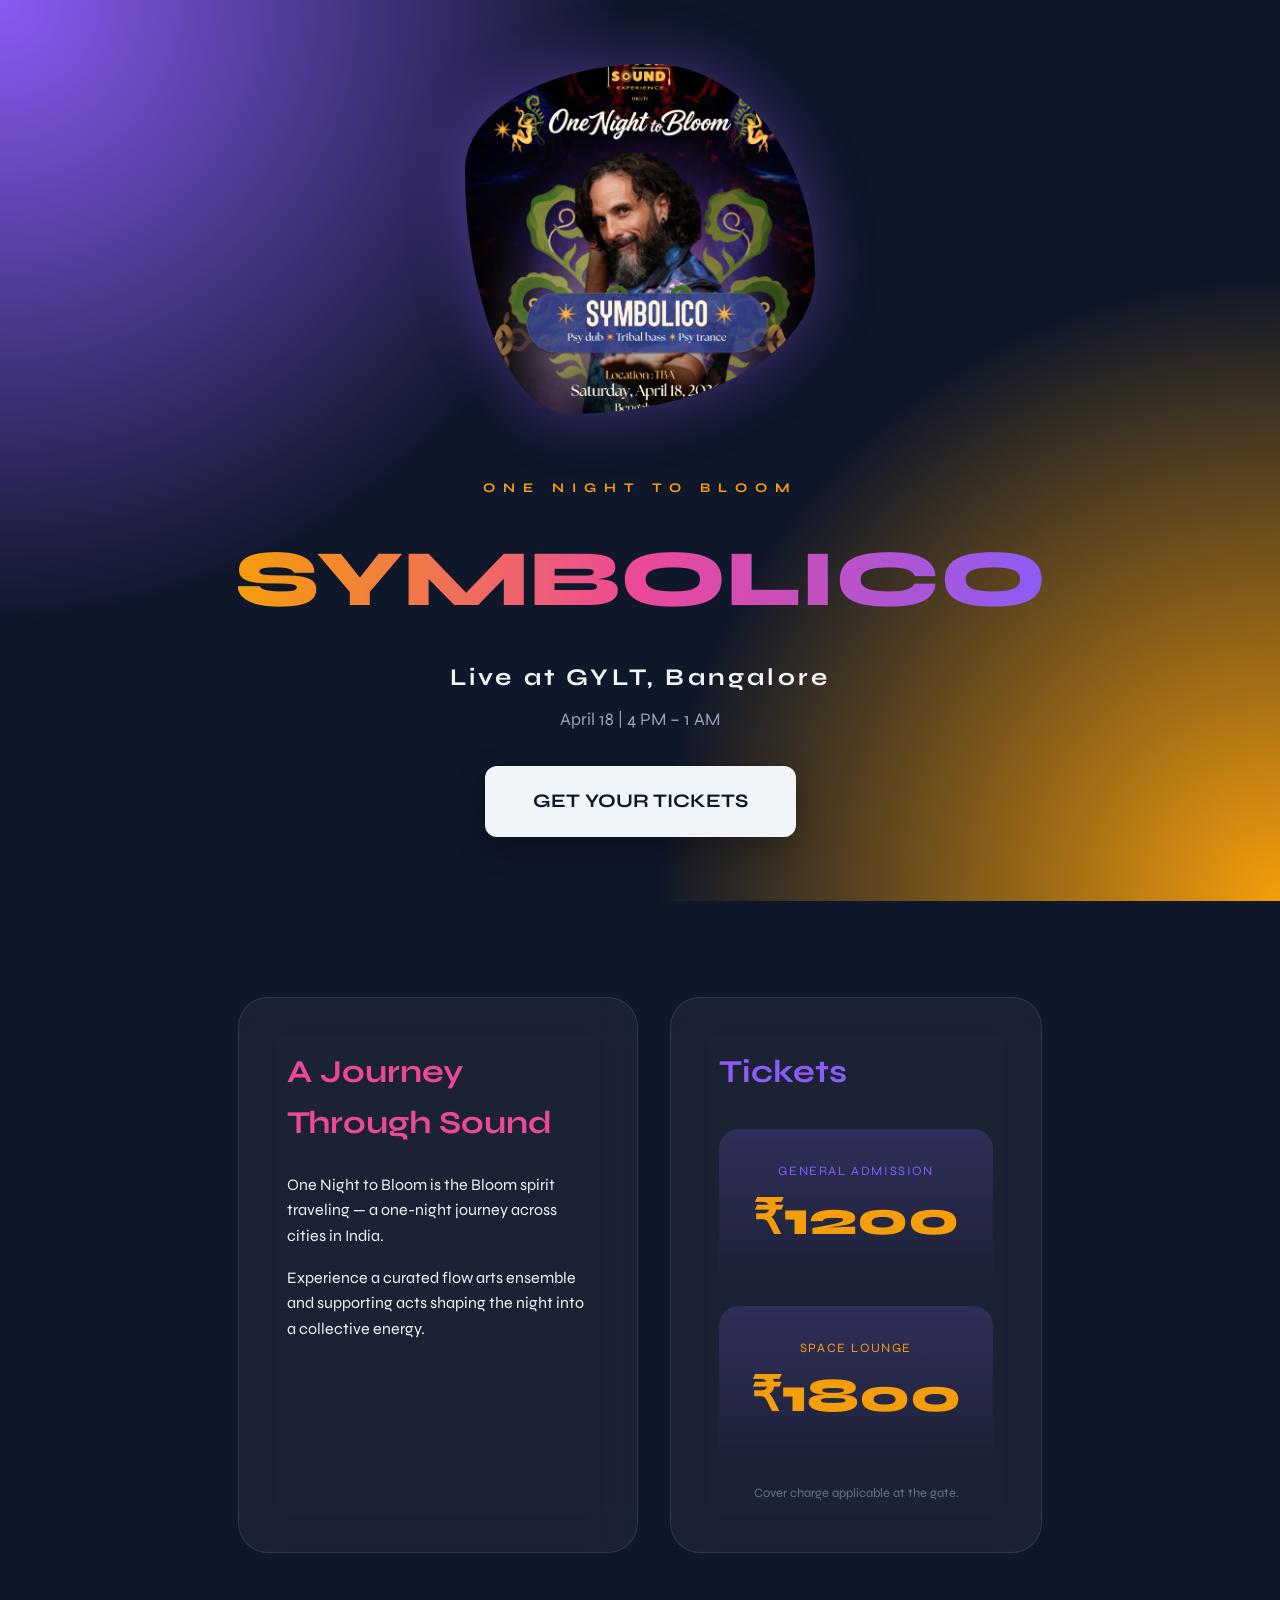
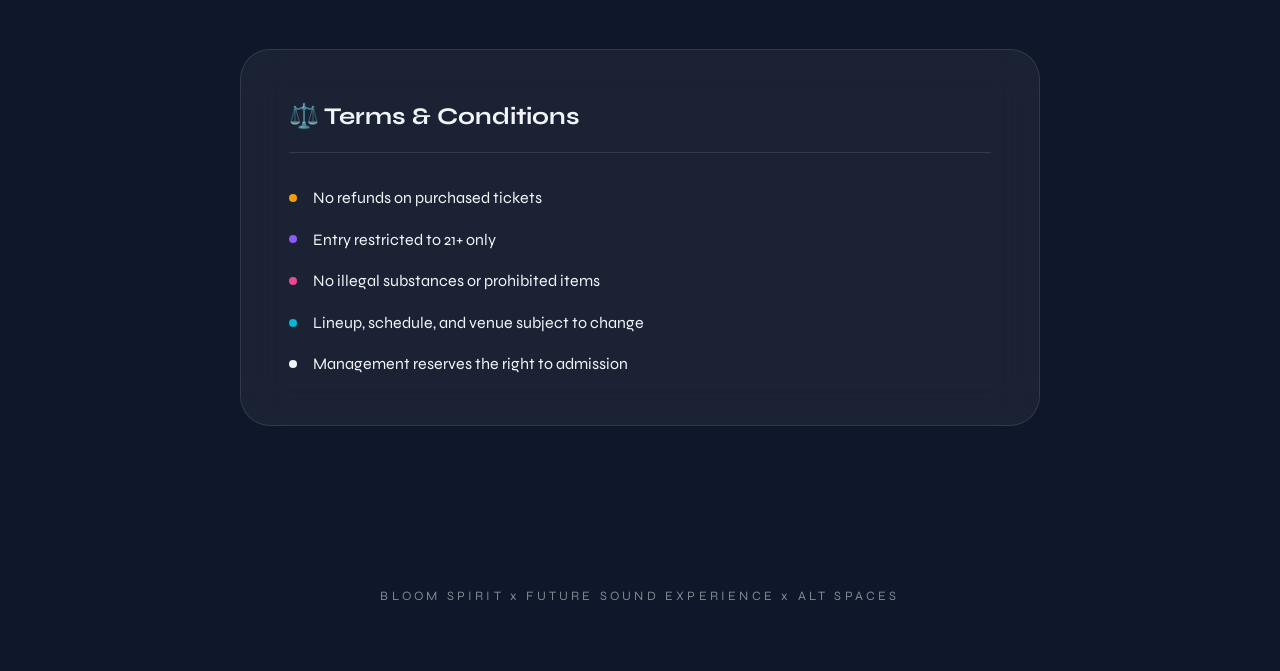
==== design-3.html @ d84c6a1a "u" ====
<!DOCTYPE html>
<html lang="en">
<head>
    <meta charset="UTF-8">
    <meta name="viewport" content="width=device-width, initial-scale=1.0">
    <title>Symbolico Live | One Night to Bloom</title>
    <link rel="stylesheet" href="index.css">
    <link rel="stylesheet" href="design3.css">
    <link href="https://fonts.googleapis.com/css2?family=Syne:wght@400;700;800&display=swap" rel="stylesheet">
</head>
<body class="design-3">
    <header class="hero-section fade-in">
        <div class="artist-blob">
            <img src="Symbolico_a.avif" alt="Symbolico Artist">
        </div>
        <h5 style="text-transform: uppercase; letter-spacing: 0.5rem; color: #f59e0b; margin-bottom: 1rem;">One Night to Bloom</h5>
        <h1 class="event-title">SYMBOLICO</h1>
        <p style="font-size: 1.5rem; font-weight: 700; letter-spacing: 0.2rem; color: #f1f5f9; text-align: center;">Live at GYLT, Bangalore</p>
        <p style="margin-top: 0.5rem; font-size: 1.1rem; color: #94a3b8;">April 18 | 4 PM – 1 AM</p>
        <a href="#" id="pay-now-3" class="btn cta-button">Get Your Tickets</a>
    </header>

    <main class="content-container">
        <section class="cards-container">
            <div class="glass-card fade-in">
                <h2 style="font-size: 2rem; margin-bottom: 1.5rem; color: #ec4899;">A Journey Through Sound</h2>
                <p>One Night to Bloom is the Bloom spirit traveling — a one-night journey across cities in India.</p>
                <p style="margin-top: 1rem;">Experience a curated flow arts ensemble and supporting acts shaping the night into a collective energy.</p>
            </div>
            <div class="glass-card fade-in" style="animation-delay: 0.2s;">
                <h2 style="font-size: 2rem; margin-bottom: 1.5rem; color: #8b5cf6;">Tickets</h2>
                <div class="price-box">
                    <p style="font-size: 0.8rem; text-transform: uppercase; letter-spacing: 0.1rem; color: #8b5cf6;">General Admission</p>
                    <div class="price-value">₹1200</div>
                </div>
                <div class="price-box" style="margin-top: 1rem; border-color: #f59e0b;">
                    <p style="font-size: 0.8rem; text-transform: uppercase; letter-spacing: 0.1rem; color: #f59e0b;">Space Lounge</p>
                    <div class="price-value">₹1800</div>
                </div>
                <p style="font-size: 0.8rem; color: #64748b; margin-top: 1rem; text-align: center;">Cover charge applicable at the gate.</p>
            </div>
        </section>

        <section class="glass-card fade-in" style="margin: 0 auto 6rem; max-width: 800px; width: 100%;">
            <h2 style="font-size: 1.5rem; margin-bottom: 2rem; color: #f1f5f9; border-bottom: 1px solid rgba(255, 255, 255, 0.1); padding-bottom: 1rem;">⚖️ Terms & Conditions</h2>
            <ul style="list-style: none; display: grid; gap: 1rem;">
                <li style="display: flex; align-items: center; gap: 1rem;"><div style="width: 8px; height: 8px; background: #f59e0b; border-radius: 50%;"></div> No refunds on purchased tickets</li>
                <li style="display: flex; align-items: center; gap: 1rem;"><div style="width: 8px; height: 8px; background: #8b5cf6; border-radius: 50%;"></div> Entry restricted to 21+ only</li>
                <li style="display: flex; align-items: center; gap: 1rem;"><div style="width: 8px; height: 8px; background: #ec4899; border-radius: 50%;"></div> No illegal substances or prohibited items</li>
                <li style="display: flex; align-items: center; gap: 1rem;"><div style="width: 8px; height: 8px; background: #06b6d4; border-radius: 50%;"></div> Lineup, schedule, and venue subject to change</li>
                <li style="display: flex; align-items: center; gap: 1rem;"><div style="width: 8px; height: 8px; background: #f1f5f9; border-radius: 50%;"></div> Management reserves the right to admission</li>
            </ul>
        </section>
    </main>

    <footer class="footer-text">
        BLOOM SPIRIT x FUTURE SOUND EXPERIENCE x ALT SPACES
    </footer>

    <script>
        // Reveal elements on scroll
        const obs = new IntersectionObserver((ents) => {
            ents.forEach(e => {
                if (e.isIntersecting) {
                    e.target.style.opacity = 1;
                    e.target.style.transform = 'translateY(0)';
                }
            });
        }, { threshold: 0.1 });

        document.querySelectorAll('.fade-in').forEach(el => obs.observe(el));
    </script>
</body>
</html>
---- index.css ----
@import url('https://fonts.googleapis.com/css2?family=Space+Grotesk:wght@300;400;700&family=Outfit:wght@300;400;700&family=Syne:wght@400;700;800&family=Inter:wght@300;400;600&display=swap');

:root {
    --bg-dark: #0a0a0a;
    --bg-light: #f9f9fb;
    --primary-purple: #8b5cf6;
    --primary-indigo: #4f46e5;
    --accent-cyan: #06b6d4;
    --accent-orange: #f59e0b;
    --text-main: #e5e7eb;
    --text-muted: #9ca3af;
    --spacing-unit: 1rem;
    --container-width: 1200px;
    --transition-smooth: all 0.4s cubic-bezier(0.4, 0, 0.2, 1);
}

* {
    margin: 0;
    padding: 0;
    box-sizing: border-box;
}

body {
    font-family: 'Inter', sans-serif;
    line-height: 1.6;
    color: var(--text-main);
    background-color: var(--bg-dark);
    -webkit-font-smoothing: antialiased;
}

h1, h2, h3 {
    font-weight: 700;
}

a {
    text-decoration: none;
    color: inherit;
    transition: var(--transition-smooth);
}

button, .btn {
    cursor: pointer;
    border: none;
    outline: none;
    display: inline-block;
    transition: var(--transition-smooth);
}

.img-container {
    overflow: hidden;
}

.img-container img {
    width: 100%;
    height: 100%;
    object-fit: cover;
}

.content-container {
    width: 100%;
    max-width: var(--container-width);
    margin: 0 auto;
    padding: 0 var(--spacing-unit);
}

/* Animations */
@keyframes fadeIn {
    from { opacity: 0; transform: translateY(20px); }
    to { opacity: 1; transform: translateY(0); }
}

.fade-in {
    animation: fadeIn 0.8s ease forwards;
}
---- design3.css ----
body.design-3 {
    background-color: #0f172a;
    color: #f1f5f9;
    font-family: 'Syne', sans-serif;
    overflow-x: hidden;
}

.design-3 .hero-section {
    position: relative;
    min-height: 100vh;
    display: flex;
    flex-direction: column;
    justify-content: center;
    align-items: center;
    padding: 4rem 2rem;
    background: radial-gradient(circle at 0% 0%, #8b5cf6 0%, transparent 40%),
                radial-gradient(circle at 100% 100%, #f59e0b 0%, transparent 40%);
}

.design-3 .artist-blob {
    width: 350px;
    height: 350px;
    border-radius: 53% 47% 70% 30% / 30% 60% 40% 70%;
    overflow: hidden;
    margin-bottom: 4rem;
    box-shadow: 0 0 60px rgba(139, 92, 246, 0.4);
    animation: morph 8s ease-in-out infinite;
}

@keyframes morph {
    0% { border-radius: 53% 47% 70% 30% / 30% 60% 40% 70%; }
    50% { border-radius: 30% 70% 40% 60% / 50% 30% 70% 50%; }
    100% { border-radius: 53% 47% 70% 30% / 30% 60% 40% 70%; }
}

.design-3 .artist-blob img {
    width: 100%;
    height: 100%;
    object-fit: cover;
}

.design-3 .event-title {
    font-size: 5rem;
    font-weight: 800;
    text-align: center;
    background: linear-gradient(90deg, #f59e0b, #ec4899, #8b5cf6);
    -webkit-background-clip: text;
    background-clip: text;
    color: transparent;
    margin-bottom: 1rem;
}

.design-3 .cta-button {
    background: #f1f5f9;
    color: #0f172a;
    padding: 1.25rem 3rem;
    border-radius: 12px;
    font-weight: 700;
    font-size: 1.2rem;
    text-transform: uppercase;
    margin-top: 2rem;
    box-shadow: 0 10px 30px rgba(0, 0, 0, 0.3);
}

.design-3 .cta-button:hover {
    background: #ec4899;
    color: #fff;
    transform: translateY(-3px);
}

.design-3 .cards-container {
    display: flex;
    flex-wrap: wrap;
    gap: 2rem;
    justify-content: center;
    padding: 6rem 2rem;
}

.design-3 .glass-card {
    background: rgba(255, 255, 255, 0.05);
    backdrop-filter: blur(20px);
    border: 1px solid rgba(255, 255, 255, 0.1);
    padding: 3rem;
    border-radius: 30px;
    max-width: 400px;
}

.design-3 .price-box {
    text-align: center;
    padding: 2rem;
    background: linear-gradient(180deg, rgba(139, 92, 246, 0.2) 0%, transparent 100%);
    border-radius: 20px;
    margin-top: 2rem;
}

.design-3 .price-value {
    font-size: 3rem;
    font-weight: 800;
    color: #f59e0b;
}

.design-3 .footer-text {
    padding: 4rem;
    text-align: center;
    opacity: 0.5;
    font-size: 0.8rem;
    letter-spacing: 0.2rem;
}
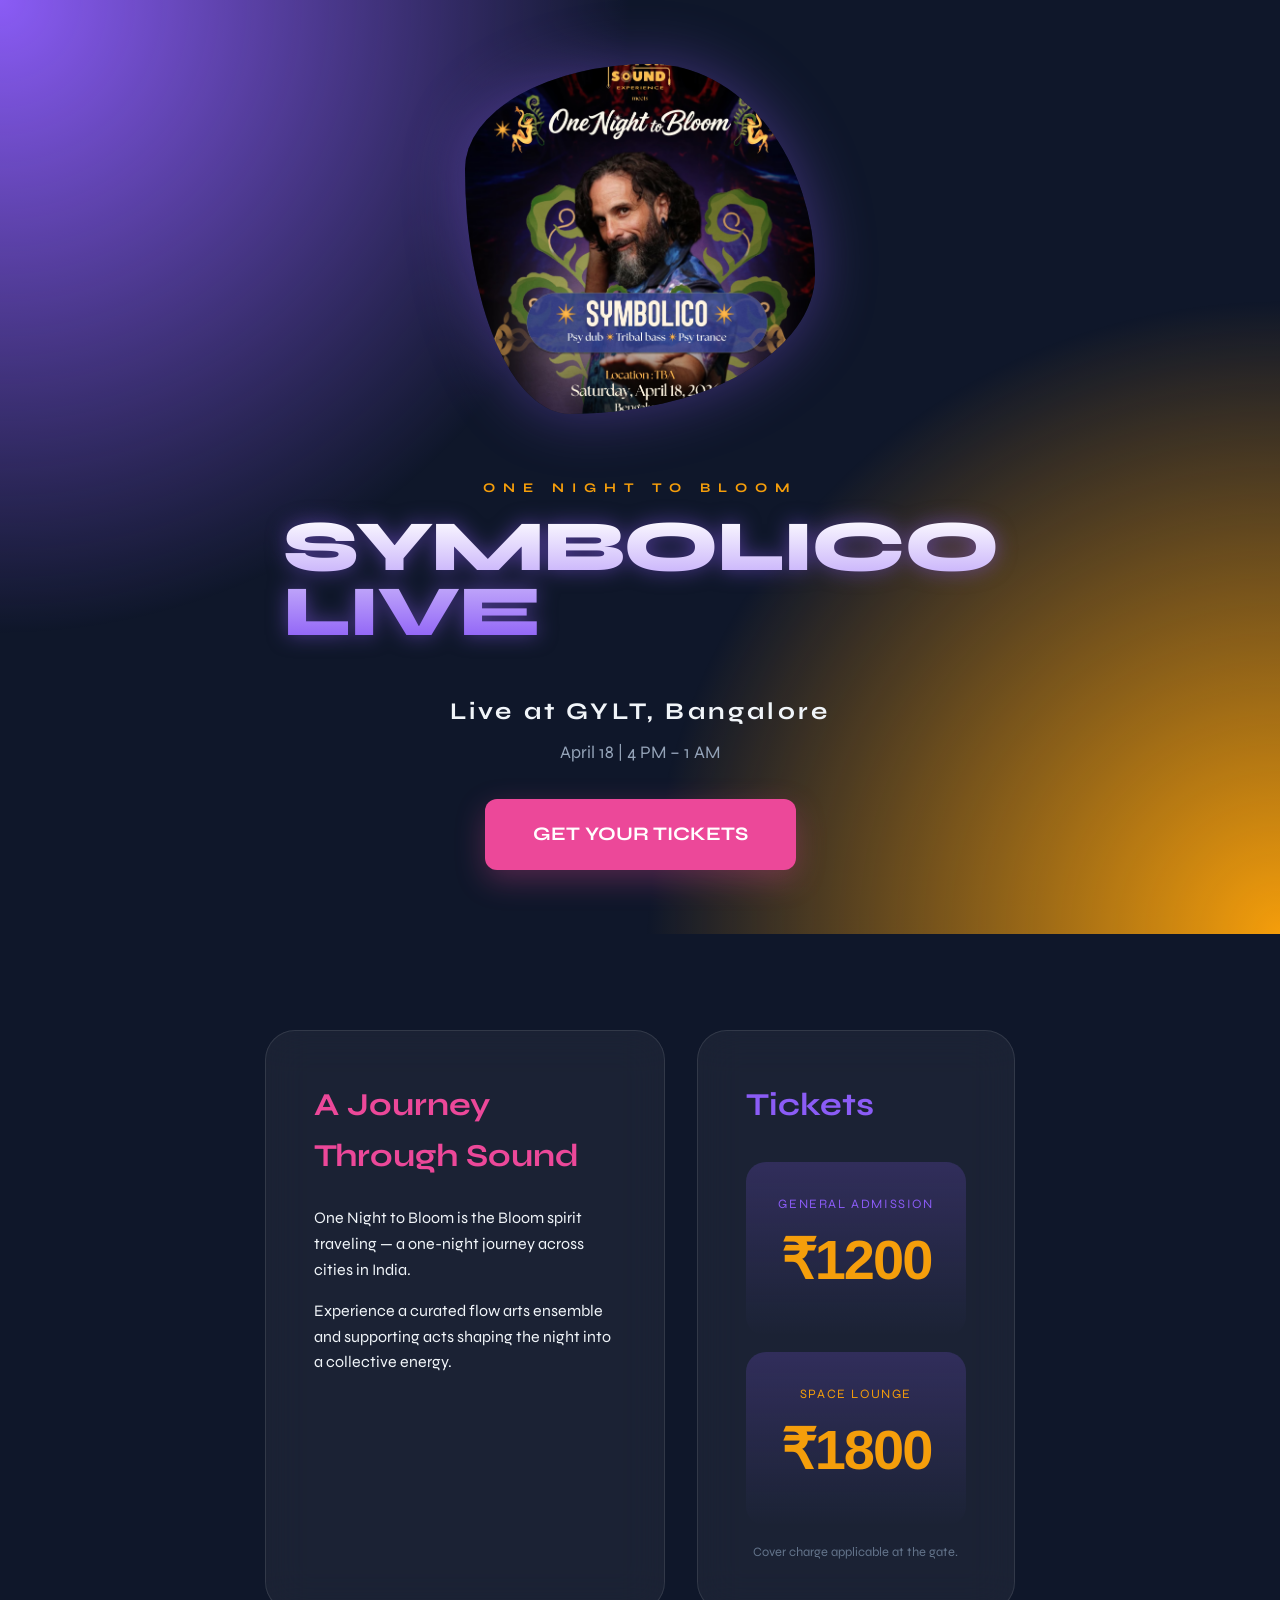
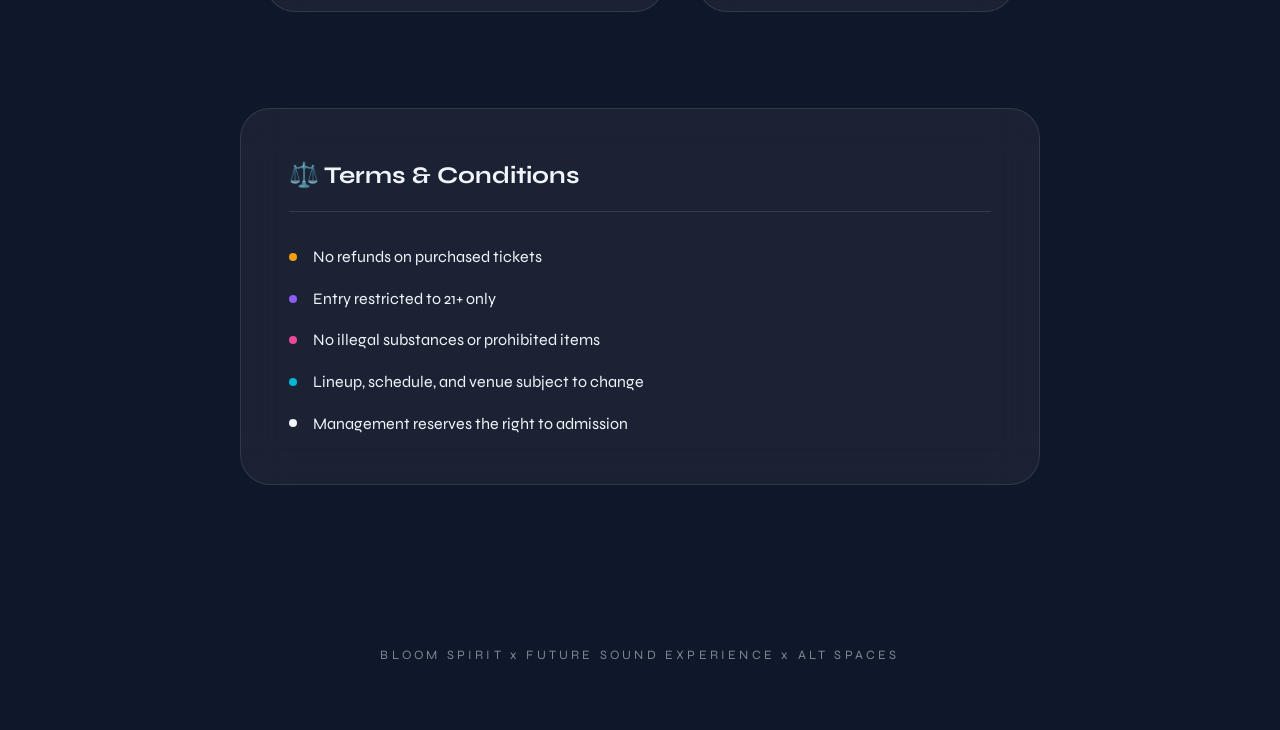
==== commit f9858544: "u" ====
--- a/design-3.html
+++ b/design-3.html
@@ -14,7 +14,7 @@
             <img src="Symbolico_a.avif" alt="Symbolico Artist">
         </div>
         <h5 style="text-transform: uppercase; letter-spacing: 0.5rem; color: #f59e0b; margin-bottom: 1rem;">One Night to Bloom</h5>
-        <h1 class="event-title">SYMBOLICO</h1>
+        <h1 class="event-title">Symbolico <br> Live</h1>
         <p style="font-size: 1.5rem; font-weight: 700; letter-spacing: 0.2rem; color: #f1f5f9; text-align: center;">Live at GYLT, Bangalore</p>
         <p style="margin-top: 0.5rem; font-size: 1.1rem; color: #94a3b8;">April 18 | 4 PM – 1 AM</p>
         <a href="#" id="pay-now-3" class="btn cta-button">Get Your Tickets</a>
--- a/design3.css
+++ b/design3.css
@@ -40,32 +40,36 @@
 }
 
 .design-3 .event-title {
-    font-size: 5rem;
+    font-size: 4.5rem;
     font-weight: 800;
-    text-align: center;
-    background: linear-gradient(90deg, #f59e0b, #ec4899, #8b5cf6);
+    letter-spacing: -2px;
+    text-transform: uppercase;
+    line-height: 0.9;
+    background: linear-gradient(to bottom, #fff, #8b5cf6);
     -webkit-background-clip: text;
     background-clip: text;
     color: transparent;
-    margin-bottom: 1rem;
+    margin-bottom: 3rem;
+    filter: drop-shadow(0 0 10px rgba(139, 92, 246, 0.5));
 }
 
 .design-3 .cta-button {
-    background: #f1f5f9;
-    color: #0f172a;
+    background: #ec4899;
+    color: #fff;
     padding: 1.25rem 3rem;
     border-radius: 12px;
     font-weight: 700;
     font-size: 1.2rem;
     text-transform: uppercase;
     margin-top: 2rem;
-    box-shadow: 0 10px 30px rgba(0, 0, 0, 0.3);
+    box-shadow: 0 10px 30px rgba(236, 72, 153, 0.3);
 }
 
 .design-3 .cta-button:hover {
-    background: #ec4899;
-    color: #fff;
+    background: #f1f5f9;
+    color: #0f172a;
     transform: translateY(-3px);
+    box-shadow: 0 15px 40px rgba(236, 72, 153, 0.5);
 }
 
 .design-3 .cards-container {
@@ -94,9 +98,11 @@
 }
 
 .design-3 .price-value {
-    font-size: 3rem;
+    font-family: 'Space Grotesk', sans-serif;
+    font-size: 3.5rem;
     font-weight: 800;
     color: #f59e0b;
+    letter-spacing: -2px;
 }
 
 .design-3 .footer-text {
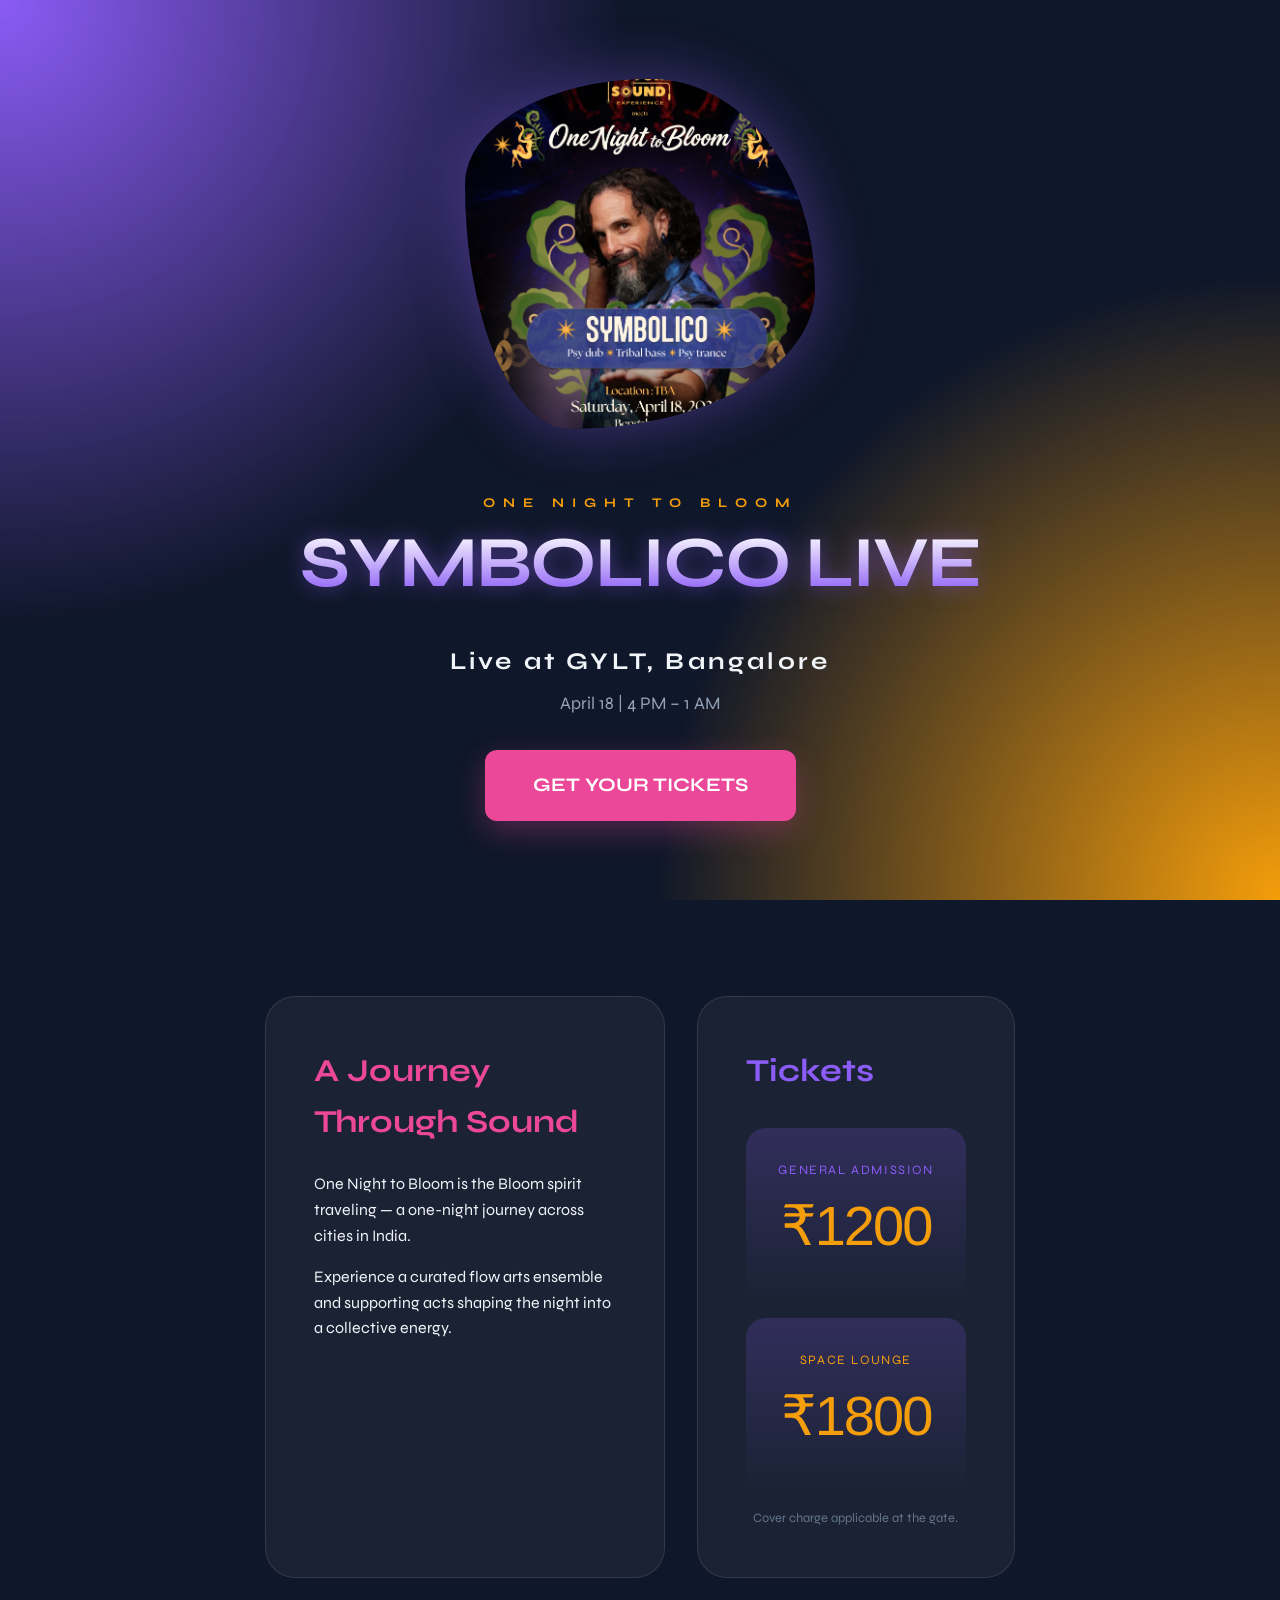
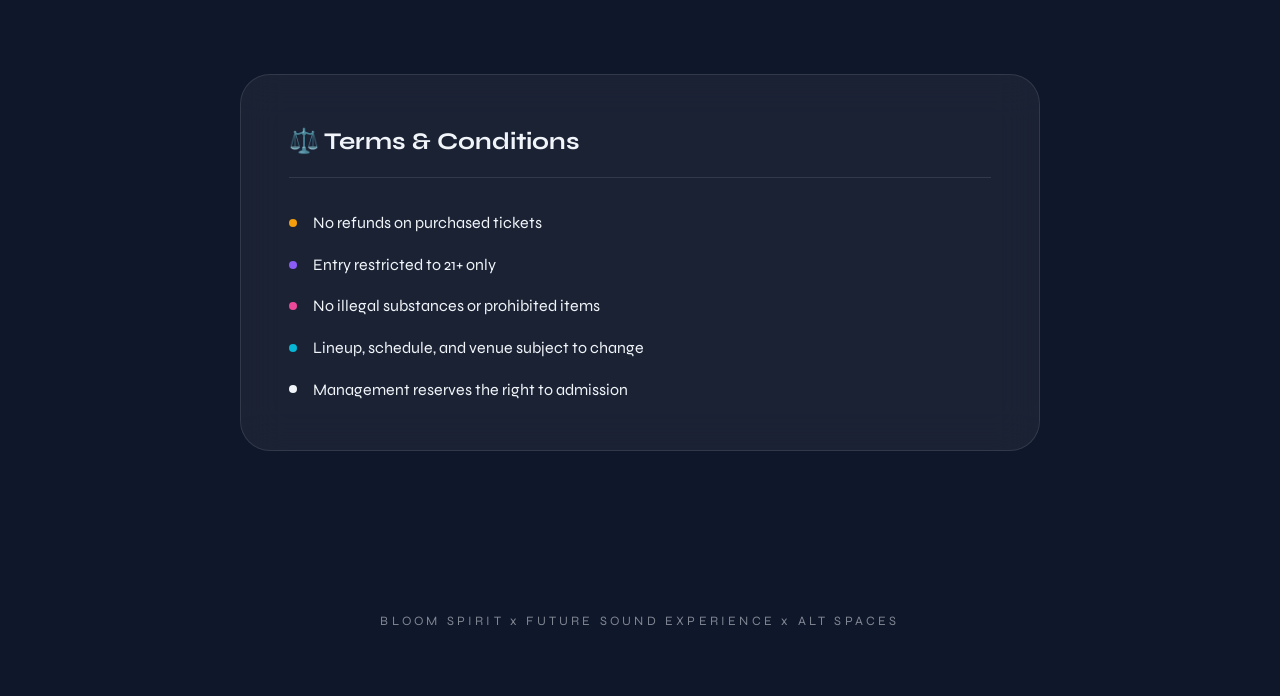
==== commit f47fc6b3: "u" ====
--- a/design-3.html
+++ b/design-3.html
@@ -1,5 +1,6 @@
 <!DOCTYPE html>
 <html lang="en">
+
 <head>
     <meta charset="UTF-8">
     <meta name="viewport" content="width=device-width, initial-scale=1.0">
@@ -8,14 +9,17 @@
     <link rel="stylesheet" href="design3.css">
     <link href="https://fonts.googleapis.com/css2?family=Syne:wght@400;700;800&display=swap" rel="stylesheet">
 </head>
+
 <body class="design-3">
     <header class="hero-section fade-in">
         <div class="artist-blob">
             <img src="Symbolico_a.avif" alt="Symbolico Artist">
         </div>
-        <h5 style="text-transform: uppercase; letter-spacing: 0.5rem; color: #f59e0b; margin-bottom: 1rem;">One Night to Bloom</h5>
-        <h1 class="event-title">Symbolico <br> Live</h1>
-        <p style="font-size: 1.5rem; font-weight: 700; letter-spacing: 0.2rem; color: #f1f5f9; text-align: center;">Live at GYLT, Bangalore</p>
+        <h5 style="text-transform: uppercase; letter-spacing: 0.5rem; color: #f59e0b; margin-bottom: 1rem;">One Night to
+            Bloom</h5>
+        <h1 class="event-title">Symbolico Live</h1>
+        <p style="font-size: 1.5rem; font-weight: 700; letter-spacing: 0.2rem; color: #f1f5f9; text-align: center;">Live
+            at GYLT, Bangalore</p>
         <p style="margin-top: 0.5rem; font-size: 1.1rem; color: #94a3b8;">April 18 | 4 PM – 1 AM</p>
         <a href="#" id="pay-now-3" class="btn cta-button">Get Your Tickets</a>
     </header>
@@ -25,30 +29,51 @@
             <div class="glass-card fade-in">
                 <h2 style="font-size: 2rem; margin-bottom: 1.5rem; color: #ec4899;">A Journey Through Sound</h2>
                 <p>One Night to Bloom is the Bloom spirit traveling — a one-night journey across cities in India.</p>
-                <p style="margin-top: 1rem;">Experience a curated flow arts ensemble and supporting acts shaping the night into a collective energy.</p>
+                <p style="margin-top: 1rem;">Experience a curated flow arts ensemble and supporting acts shaping the
+                    night into a collective energy.</p>
             </div>
             <div class="glass-card fade-in" style="animation-delay: 0.2s;">
                 <h2 style="font-size: 2rem; margin-bottom: 1.5rem; color: #8b5cf6;">Tickets</h2>
                 <div class="price-box">
-                    <p style="font-size: 0.8rem; text-transform: uppercase; letter-spacing: 0.1rem; color: #8b5cf6;">General Admission</p>
+                    <p style="font-size: 0.8rem; text-transform: uppercase; letter-spacing: 0.1rem; color: #8b5cf6;">
+                        General Admission</p>
                     <div class="price-value">₹1200</div>
                 </div>
                 <div class="price-box" style="margin-top: 1rem; border-color: #f59e0b;">
-                    <p style="font-size: 0.8rem; text-transform: uppercase; letter-spacing: 0.1rem; color: #f59e0b;">Space Lounge</p>
+                    <p style="font-size: 0.8rem; text-transform: uppercase; letter-spacing: 0.1rem; color: #f59e0b;">
+                        Space Lounge</p>
                     <div class="price-value">₹1800</div>
                 </div>
-                <p style="font-size: 0.8rem; color: #64748b; margin-top: 1rem; text-align: center;">Cover charge applicable at the gate.</p>
+                <p style="font-size: 0.8rem; color: #64748b; margin-top: 1rem; text-align: center;">Cover charge
+                    applicable at the gate.</p>
             </div>
         </section>
 
         <section class="glass-card fade-in" style="margin: 0 auto 6rem; max-width: 800px; width: 100%;">
-            <h2 style="font-size: 1.5rem; margin-bottom: 2rem; color: #f1f5f9; border-bottom: 1px solid rgba(255, 255, 255, 0.1); padding-bottom: 1rem;">⚖️ Terms & Conditions</h2>
+            <h2
+                style="font-size: 1.5rem; margin-bottom: 2rem; color: #f1f5f9; border-bottom: 1px solid rgba(255, 255, 255, 0.1); padding-bottom: 1rem;">
+                ⚖️ Terms & Conditions</h2>
             <ul style="list-style: none; display: grid; gap: 1rem;">
-                <li style="display: flex; align-items: center; gap: 1rem;"><div style="width: 8px; height: 8px; background: #f59e0b; border-radius: 50%;"></div> No refunds on purchased tickets</li>
-                <li style="display: flex; align-items: center; gap: 1rem;"><div style="width: 8px; height: 8px; background: #8b5cf6; border-radius: 50%;"></div> Entry restricted to 21+ only</li>
-                <li style="display: flex; align-items: center; gap: 1rem;"><div style="width: 8px; height: 8px; background: #ec4899; border-radius: 50%;"></div> No illegal substances or prohibited items</li>
-                <li style="display: flex; align-items: center; gap: 1rem;"><div style="width: 8px; height: 8px; background: #06b6d4; border-radius: 50%;"></div> Lineup, schedule, and venue subject to change</li>
-                <li style="display: flex; align-items: center; gap: 1rem;"><div style="width: 8px; height: 8px; background: #f1f5f9; border-radius: 50%;"></div> Management reserves the right to admission</li>
+                <li style="display: flex; align-items: center; gap: 1rem;">
+                    <div style="width: 8px; height: 8px; background: #f59e0b; border-radius: 50%;"></div> No refunds on
+                    purchased tickets
+                </li>
+                <li style="display: flex; align-items: center; gap: 1rem;">
+                    <div style="width: 8px; height: 8px; background: #8b5cf6; border-radius: 50%;"></div> Entry
+                    restricted to 21+ only
+                </li>
+                <li style="display: flex; align-items: center; gap: 1rem;">
+                    <div style="width: 8px; height: 8px; background: #ec4899; border-radius: 50%;"></div> No illegal
+                    substances or prohibited items
+                </li>
+                <li style="display: flex; align-items: center; gap: 1rem;">
+                    <div style="width: 8px; height: 8px; background: #06b6d4; border-radius: 50%;"></div> Lineup,
+                    schedule, and venue subject to change
+                </li>
+                <li style="display: flex; align-items: center; gap: 1rem;">
+                    <div style="width: 8px; height: 8px; background: #f1f5f9; border-radius: 50%;"></div> Management
+                    reserves the right to admission
+                </li>
             </ul>
         </section>
     </main>
@@ -71,4 +96,5 @@
         document.querySelectorAll('.fade-in').forEach(el => obs.observe(el));
     </script>
 </body>
-</html>
+
+</html>
--- a/design3.css
+++ b/design3.css
@@ -14,7 +14,7 @@
     align-items: center;
     padding: 4rem 2rem;
     background: radial-gradient(circle at 0% 0%, #8b5cf6 0%, transparent 40%),
-                radial-gradient(circle at 100% 100%, #f59e0b 0%, transparent 40%);
+        radial-gradient(circle at 100% 100%, #f59e0b 0%, transparent 40%);
 }
 
 .design-3 .artist-blob {
@@ -28,9 +28,17 @@
 }
 
 @keyframes morph {
-    0% { border-radius: 53% 47% 70% 30% / 30% 60% 40% 70%; }
-    50% { border-radius: 30% 70% 40% 60% / 50% 30% 70% 50%; }
-    100% { border-radius: 53% 47% 70% 30% / 30% 60% 40% 70%; }
+    0% {
+        border-radius: 53% 47% 70% 30% / 30% 60% 40% 70%;
+    }
+
+    50% {
+        border-radius: 30% 70% 40% 60% / 50% 30% 70% 50%;
+    }
+
+    100% {
+        border-radius: 53% 47% 70% 30% / 30% 60% 40% 70%;
+    }
 }
 
 .design-3 .artist-blob img {
@@ -41,7 +49,6 @@
 
 .design-3 .event-title {
     font-size: 4.5rem;
-    font-weight: 800;
     letter-spacing: -2px;
     text-transform: uppercase;
     line-height: 0.9;
@@ -100,7 +107,6 @@
 .design-3 .price-value {
     font-family: 'Space Grotesk', sans-serif;
     font-size: 3.5rem;
-    font-weight: 800;
     color: #f59e0b;
     letter-spacing: -2px;
 }
@@ -111,4 +117,4 @@
     opacity: 0.5;
     font-size: 0.8rem;
     letter-spacing: 0.2rem;
-}
+}
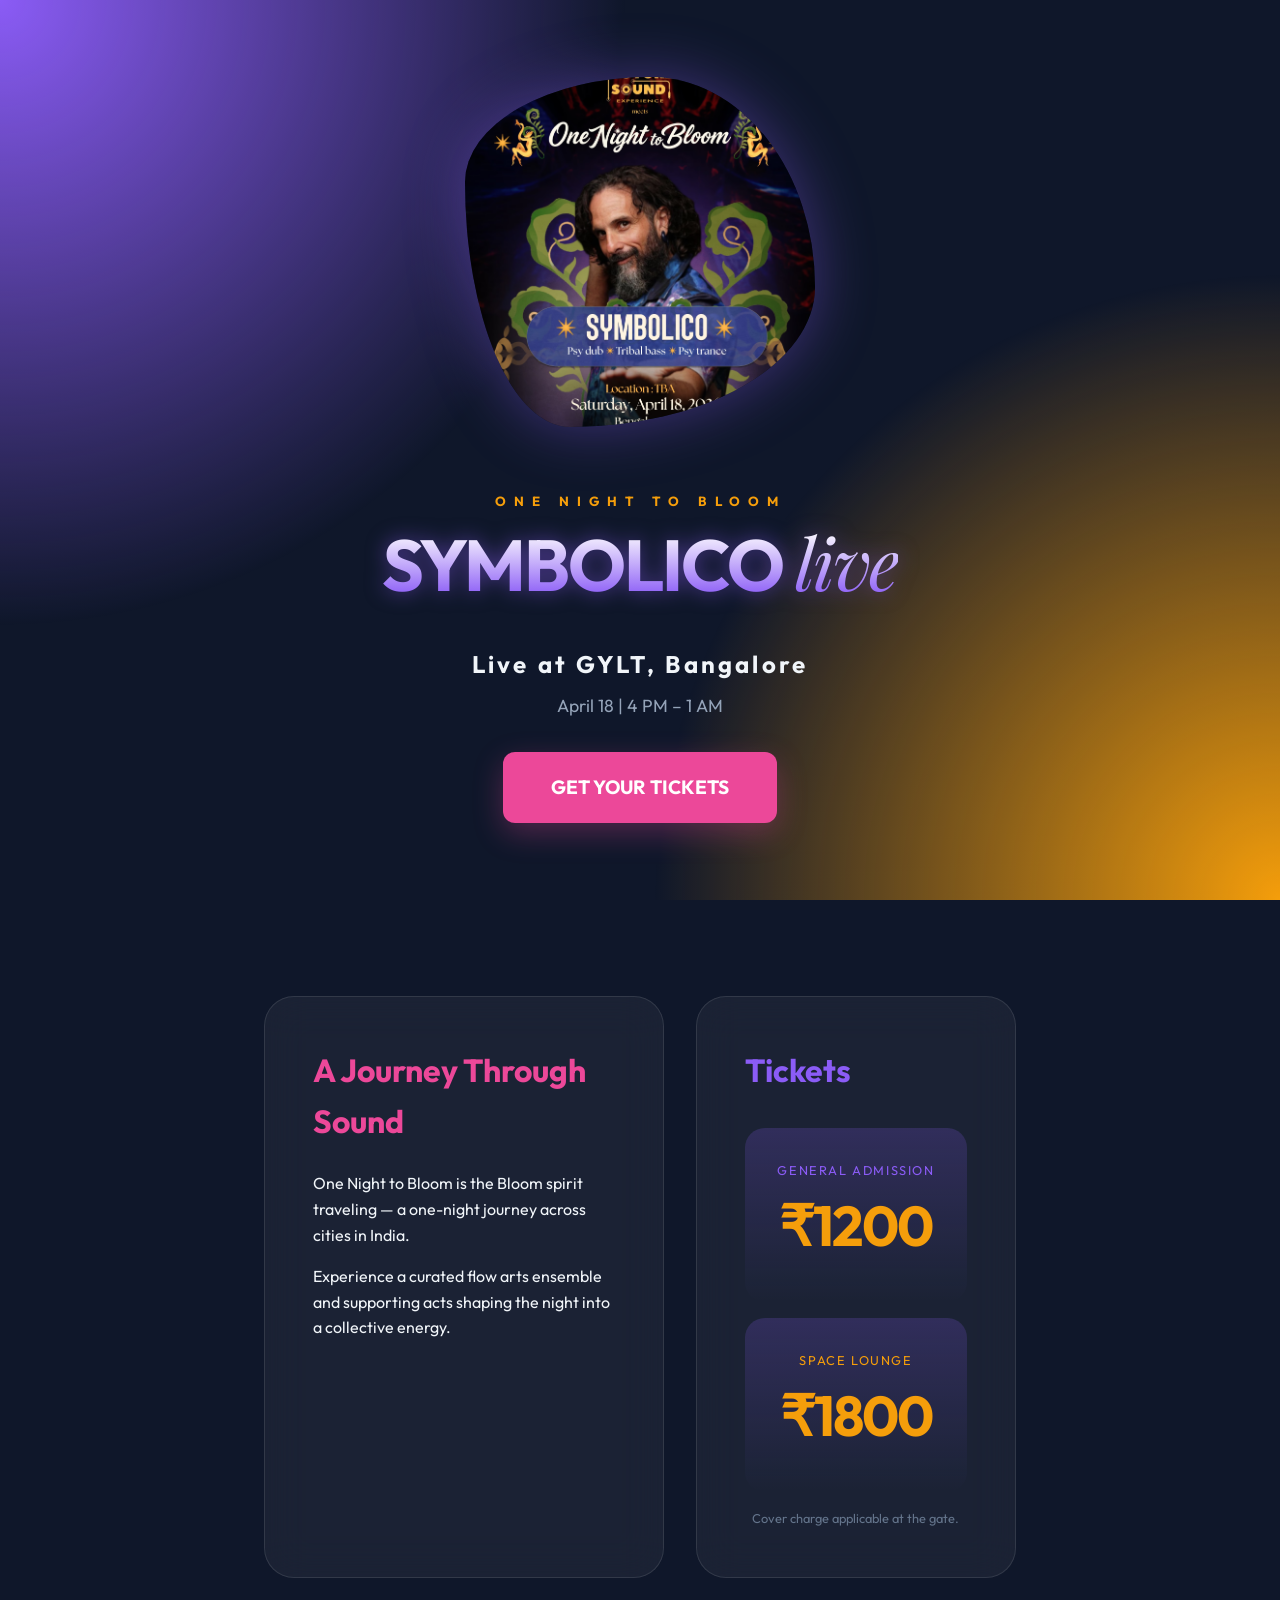
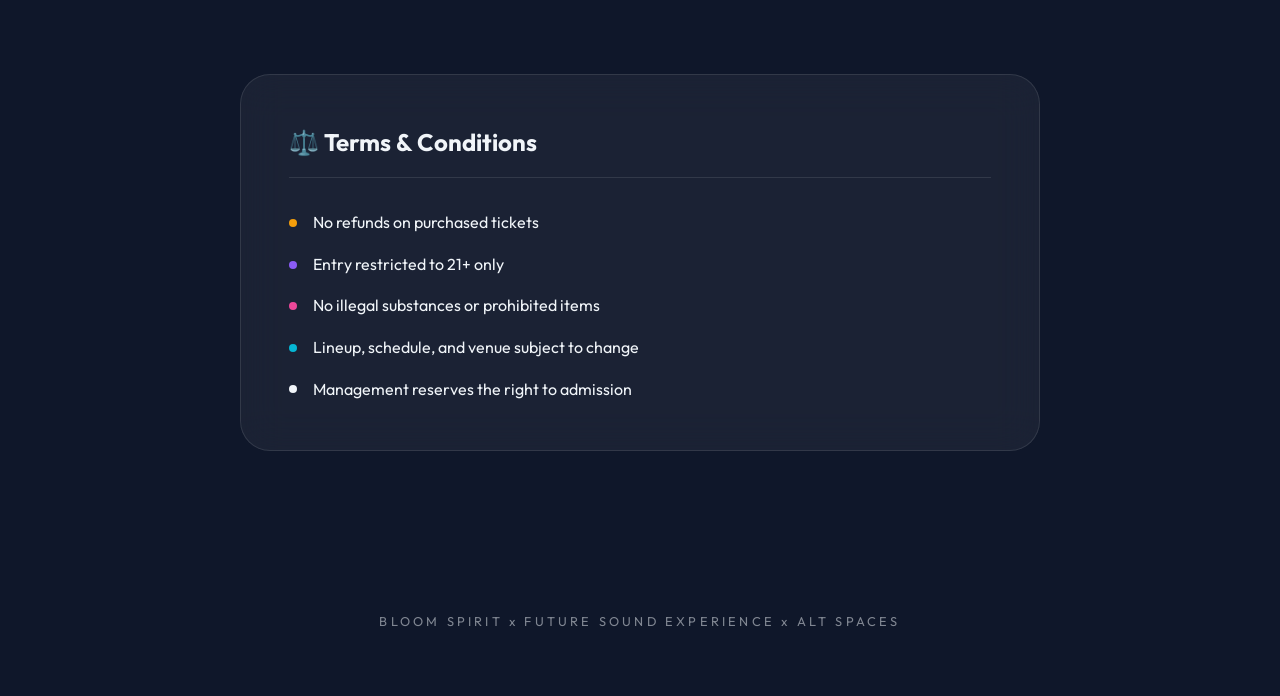
==== commit 89806dd5: "u" ====
--- a/design-3.html
+++ b/design-3.html
@@ -7,7 +7,7 @@
     <title>Symbolico Live | One Night to Bloom</title>
     <link rel="stylesheet" href="index.css">
     <link rel="stylesheet" href="design3.css">
-    <link href="https://fonts.googleapis.com/css2?family=Syne:wght@400;700;800&display=swap" rel="stylesheet">
+    <link href="https://fonts.googleapis.com/css2?family=Outfit:wght@300;400;700&family=Playfair+Display:ital,wght@1,400;1,700&display=swap" rel="stylesheet">
 </head>
 
 <body class="design-3">
@@ -17,7 +17,7 @@
         </div>
         <h5 style="text-transform: uppercase; letter-spacing: 0.5rem; color: #f59e0b; margin-bottom: 1rem;">One Night to
             Bloom</h5>
-        <h1 class="event-title">Symbolico Live</h1>
+        <h1 class="event-title">Symbolico <span>Live</span></h1>
         <p style="font-size: 1.5rem; font-weight: 700; letter-spacing: 0.2rem; color: #f1f5f9; text-align: center;">Live
             at GYLT, Bangalore</p>
         <p style="margin-top: 0.5rem; font-size: 1.1rem; color: #94a3b8;">April 18 | 4 PM – 1 AM</p>
--- a/design3.css
+++ b/design3.css
@@ -1,7 +1,7 @@
 body.design-3 {
     background-color: #0f172a;
     color: #f1f5f9;
-    font-family: 'Syne', sans-serif;
+    font-family: 'Outfit', sans-serif;
     overflow-x: hidden;
 }
 
@@ -48,6 +48,7 @@
 }
 
 .design-3 .event-title {
+    font-family: 'Outfit', sans-serif;
     font-size: 4.5rem;
     letter-spacing: -2px;
     text-transform: uppercase;
@@ -58,6 +59,13 @@
     color: transparent;
     margin-bottom: 3rem;
     filter: drop-shadow(0 0 10px rgba(139, 92, 246, 0.5));
+}
+
+.design-3 .event-title span {
+    font-family: 'Playfair Display', serif;
+    text-transform: lowercase;
+    font-style: italic;
+    font-weight: 400;
 }
 
 .design-3 .cta-button {
@@ -105,8 +113,9 @@
 }
 
 .design-3 .price-value {
-    font-family: 'Space Grotesk', sans-serif;
+    font-family: 'Outfit', sans-serif;
     font-size: 3.5rem;
+    font-weight: 700;
     color: #f59e0b;
     letter-spacing: -2px;
 }
@@ -117,4 +126,63 @@
     opacity: 0.5;
     font-size: 0.8rem;
     letter-spacing: 0.2rem;
+}
+
+/* Mobile Responsiveness */
+@media (max-width: 768px) {
+    .design-3 .hero-section {
+        padding: 3rem 1rem;
+        min-height: auto;
+    }
+
+    .design-3 .artist-blob {
+        width: 260px;
+        height: 260px;
+        margin-bottom: 2.5rem;
+    }
+
+    .design-3 .event-title {
+        font-size: 2.8rem;
+        letter-spacing: -1px;
+        line-height: 1.1;
+        margin-bottom: 2rem;
+        text-align: center;
+    }
+
+    .design-3 .hero-section p {
+        font-size: 1.2rem !important;
+        letter-spacing: 0.1rem !important;
+    }
+
+    .design-3 .hero-section h5 {
+        letter-spacing: 0.2rem !important;
+        font-size: 0.8rem !important;
+    }
+
+    .design-3 .cta-button {
+        padding: 1rem 2rem;
+        font-size: 1rem;
+        width: 100%;
+        max-width: 300px;
+        text-align: center;
+    }
+
+    .design-3 .cards-container {
+        padding: 3rem 1rem;
+        gap: 1.5rem;
+    }
+
+    .design-3 .glass-card {
+        padding: 2rem;
+        border-radius: 20px;
+    }
+
+    .design-3 .price-value {
+        font-size: 2.5rem;
+    }
+    
+    .design-3 .footer-text {
+        padding: 3rem 1rem;
+        font-size: 0.7rem;
+    }
 }
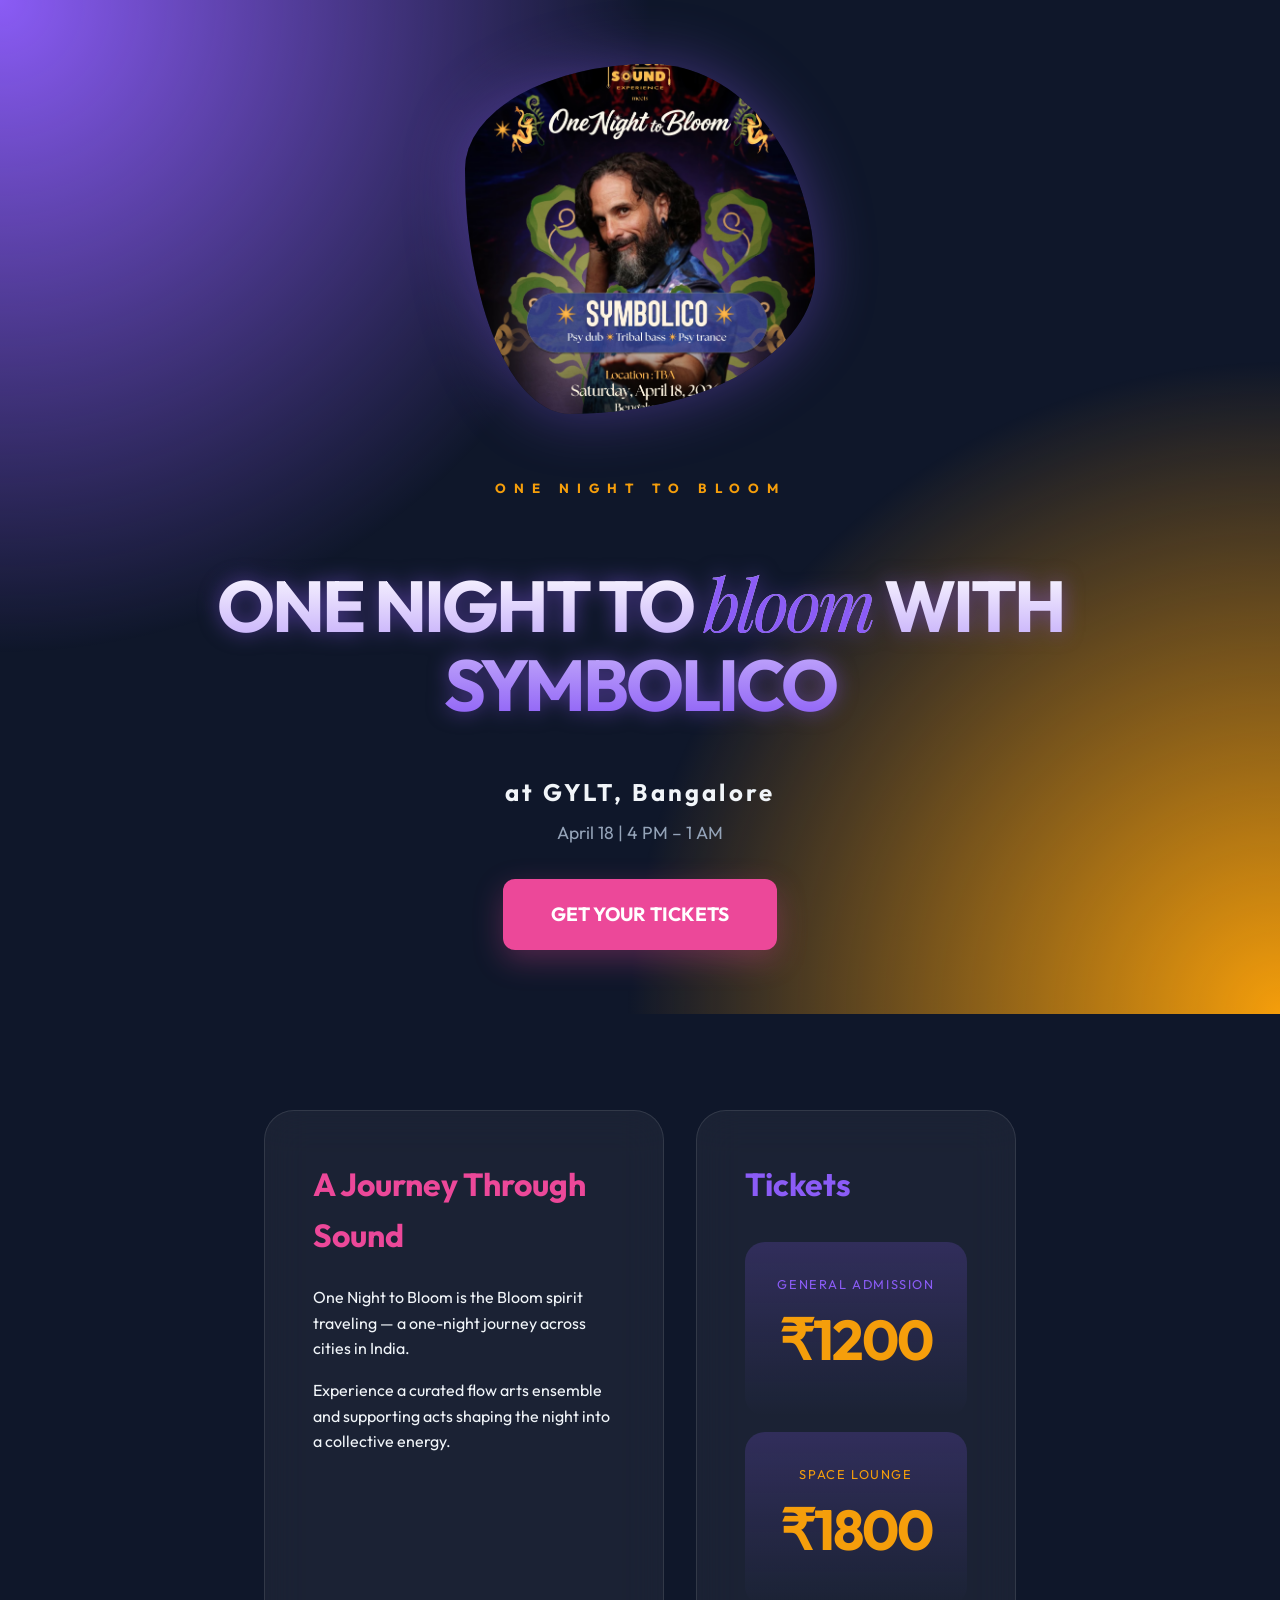
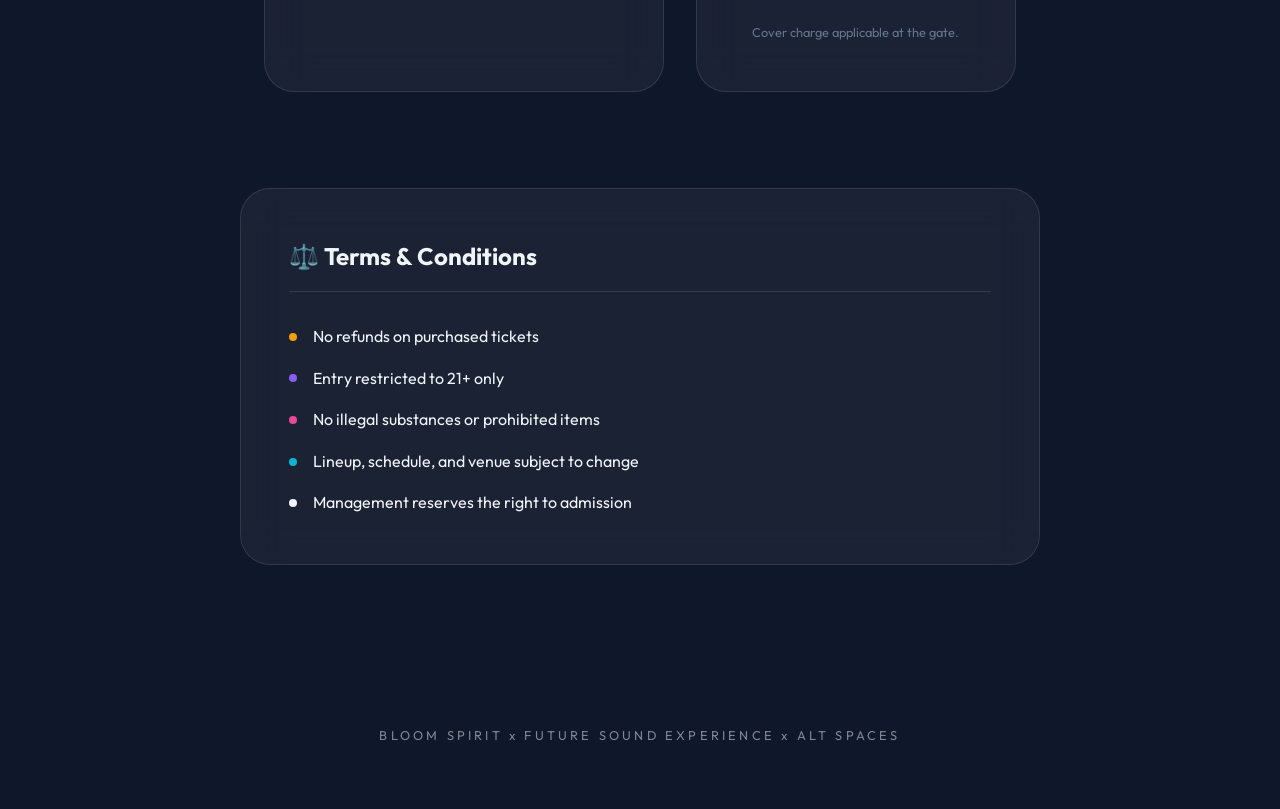
==== commit 8757aaf3: "u" ====
--- a/design-3.html
+++ b/design-3.html
@@ -17,9 +17,8 @@
         </div>
         <h5 style="text-transform: uppercase; letter-spacing: 0.5rem; color: #f59e0b; margin-bottom: 1rem;">One Night to
             Bloom</h5>
-        <h1 class="event-title">Symbolico <span>Live</span></h1>
-        <p style="font-size: 1.5rem; font-weight: 700; letter-spacing: 0.2rem; color: #f1f5f9; text-align: center;">Live
-            at GYLT, Bangalore</p>
+        <h1 class="event-title">One Night to <span>Bloom</span> with <br> Symbolico</h1>
+        <p style="font-size: 1.5rem; font-weight: 700; letter-spacing: 0.2rem; color: #f1f5f9; text-align: center;">at GYLT, Bangalore</p>
         <p style="margin-top: 0.5rem; font-size: 1.1rem; color: #94a3b8;">April 18 | 4 PM – 1 AM</p>
         <a href="#" id="pay-now-3" class="btn cta-button">Get Your Tickets</a>
     </header>
--- a/design3.css
+++ b/design3.css
@@ -50,15 +50,16 @@
 .design-3 .event-title {
     font-family: 'Outfit', sans-serif;
     font-size: 4.5rem;
-    letter-spacing: -2px;
+    letter-spacing: -3px;
     text-transform: uppercase;
-    line-height: 0.9;
+    line-height: 1.1;
     background: linear-gradient(to bottom, #fff, #8b5cf6);
     -webkit-background-clip: text;
     background-clip: text;
     color: transparent;
-    margin-bottom: 3rem;
+    margin: 3rem 0;
     filter: drop-shadow(0 0 10px rgba(139, 92, 246, 0.5));
+    text-align: center;
 }
 
 .design-3 .event-title span {
@@ -66,6 +67,8 @@
     text-transform: lowercase;
     font-style: italic;
     font-weight: 400;
+    background: none;
+    -webkit-text-fill-color: #8b5cf6; /* Added specific color for the span to make it stand out like Design 2 */
 }
 
 .design-3 .cta-button {
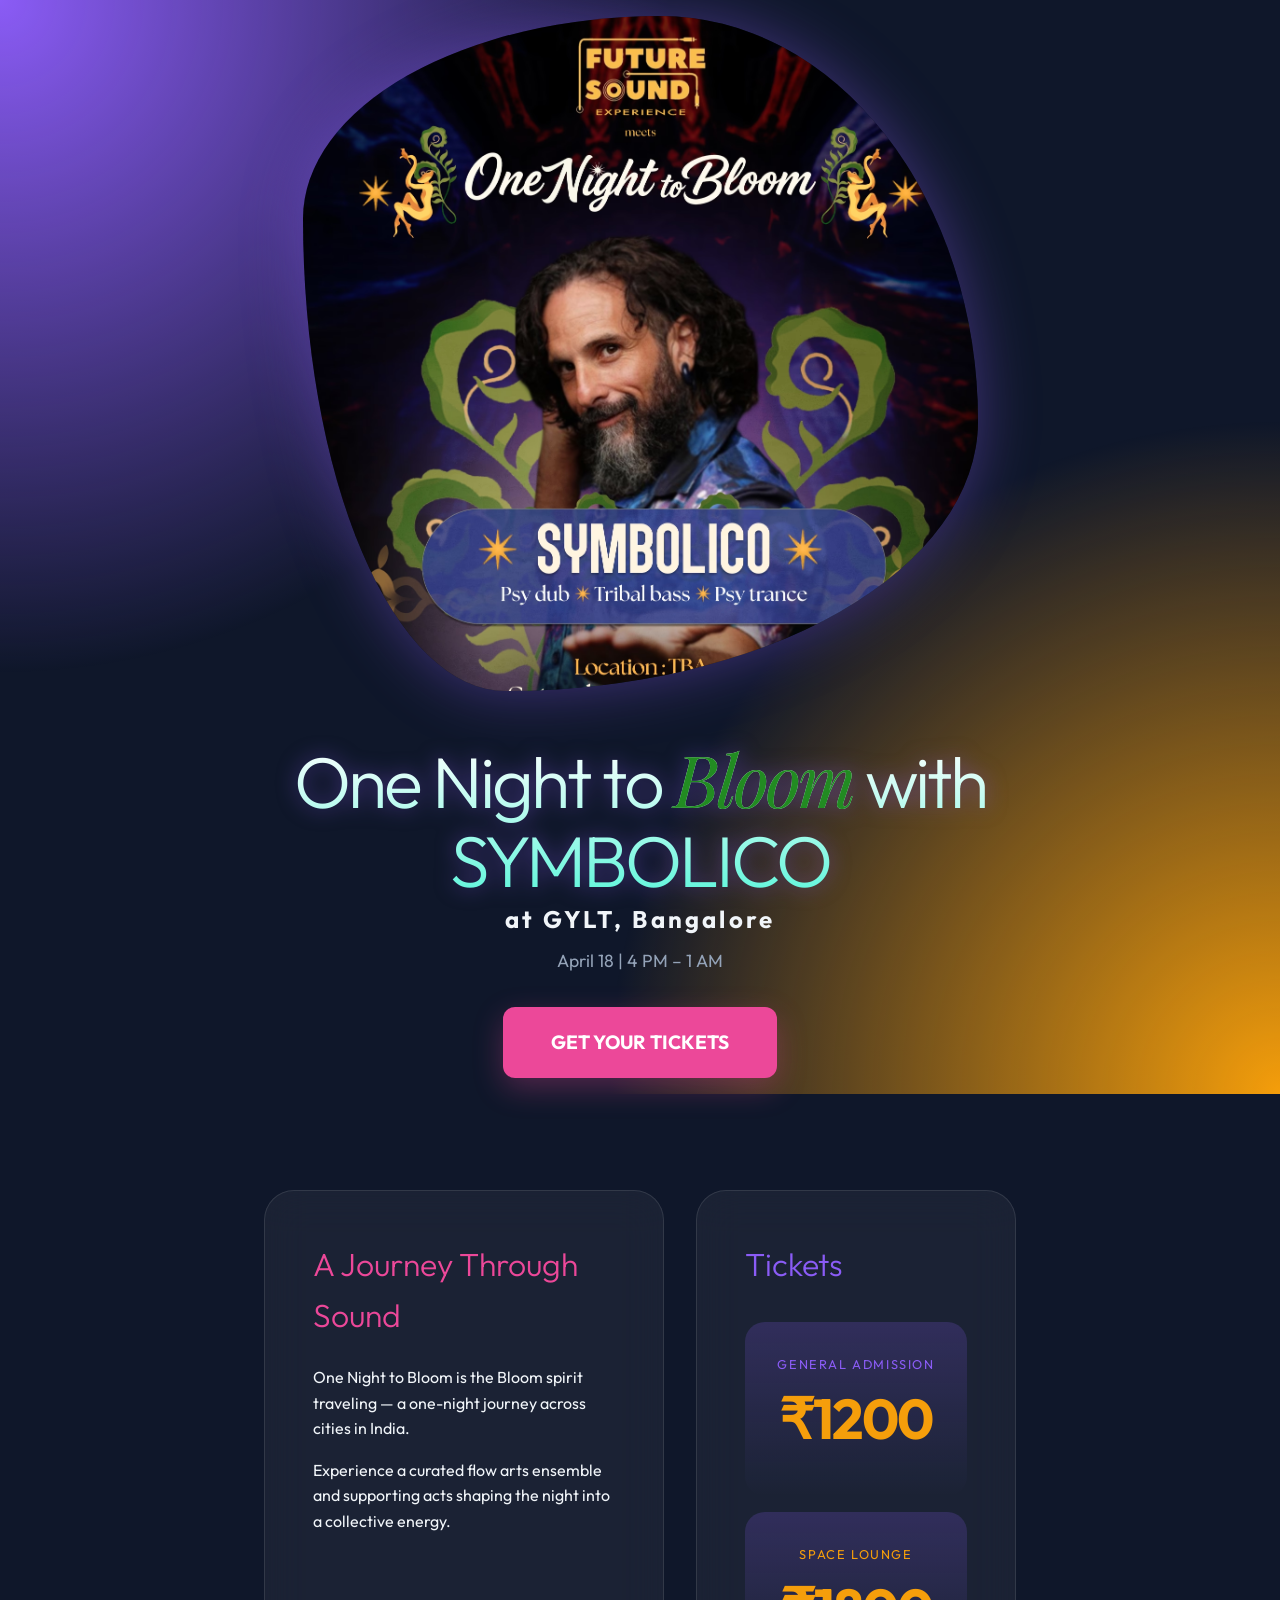
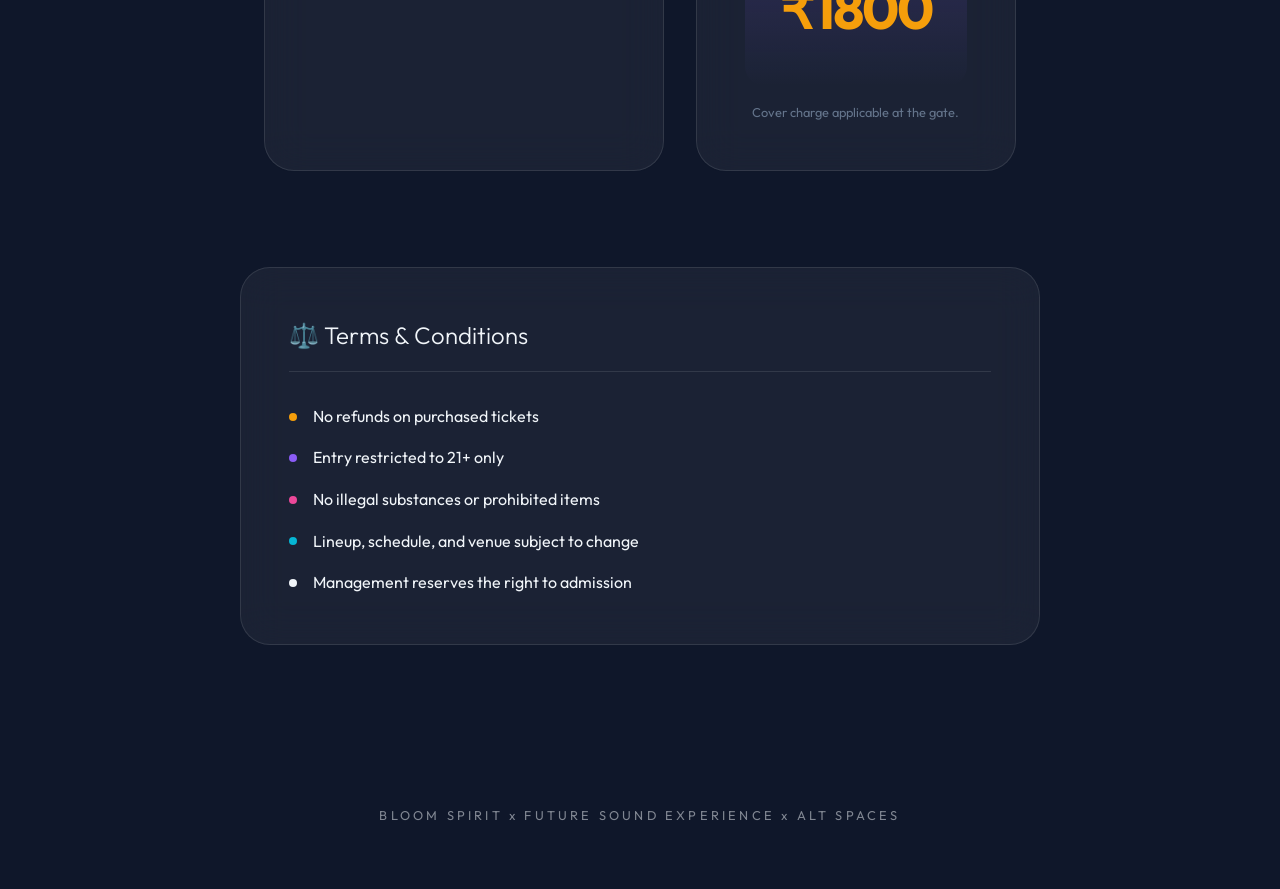
==== commit 20a8e734: "u" ====
--- a/design-3.html
+++ b/design-3.html
@@ -15,9 +15,7 @@
         <div class="artist-blob">
             <img src="Symbolico_a.avif" alt="Symbolico Artist">
         </div>
-        <h5 style="text-transform: uppercase; letter-spacing: 0.5rem; color: #f59e0b; margin-bottom: 1rem;">One Night to
-            Bloom</h5>
-        <h1 class="event-title">One Night to <span>Bloom</span> with <br> Symbolico</h1>
+        <h1 class="event-title">One Night to <span>Bloom</span> with <br> SYMBOLICO</h1>
         <p style="font-size: 1.5rem; font-weight: 700; letter-spacing: 0.2rem; color: #f1f5f9; text-align: center;">at GYLT, Bangalore</p>
         <p style="margin-top: 0.5rem; font-size: 1.1rem; color: #94a3b8;">April 18 | 4 PM – 1 AM</p>
         <a href="#" id="pay-now-3" class="btn cta-button">Get Your Tickets</a>
--- a/design3.css
+++ b/design3.css
@@ -12,17 +12,24 @@
     flex-direction: column;
     justify-content: center;
     align-items: center;
-    padding: 4rem 2rem;
+    padding: 1rem 2rem;
     background: radial-gradient(circle at 0% 0%, #8b5cf6 0%, transparent 40%),
         radial-gradient(circle at 100% 100%, #f59e0b 0%, transparent 40%);
 }
 
+h1,
+h2,
+h3,
+h4 {
+    font-weight: 300;
+}
+
 .design-3 .artist-blob {
-    width: 350px;
-    height: 350px;
+    max-height: 75vh;
+    width: 75vh;
     border-radius: 53% 47% 70% 30% / 30% 60% 40% 70%;
     overflow: hidden;
-    margin-bottom: 4rem;
+    margin-bottom: 0rem;
     box-shadow: 0 0 60px rgba(139, 92, 246, 0.4);
     animation: morph 8s ease-in-out infinite;
 }
@@ -51,24 +58,27 @@
     font-family: 'Outfit', sans-serif;
     font-size: 4.5rem;
     letter-spacing: -3px;
-    text-transform: uppercase;
+    text-transform: none;
+    /* Removed uppercase to allow mixed case */
     line-height: 1.1;
-    background: linear-gradient(to bottom, #fff, #8b5cf6);
+    background: linear-gradient(to bottom, #fff, #5cf6da);
     -webkit-background-clip: text;
     background-clip: text;
     color: transparent;
-    margin: 3rem 0;
+    margin: 3rem 0 0 0;
     filter: drop-shadow(0 0 10px rgba(139, 92, 246, 0.5));
     text-align: center;
 }
 
 .design-3 .event-title span {
     font-family: 'Playfair Display', serif;
-    text-transform: lowercase;
+    text-transform: none;
+    /* Changed from lowercase to none */
     font-style: italic;
     font-weight: 400;
     background: none;
-    -webkit-text-fill-color: #8b5cf6; /* Added specific color for the span to make it stand out like Design 2 */
+    -webkit-text-fill-color: #228B22;
+    /* Forest Green */
 }
 
 .design-3 .cta-button {
@@ -134,14 +144,14 @@
 /* Mobile Responsiveness */
 @media (max-width: 768px) {
     .design-3 .hero-section {
-        padding: 3rem 1rem;
+        padding: 1rem 1rem;
         min-height: auto;
     }
 
     .design-3 .artist-blob {
-        width: 260px;
-        height: 260px;
-        margin-bottom: 2.5rem;
+        width: 90vw;
+        height: 70vh;
+        margin-bottom: 0;
     }
 
     .design-3 .event-title {
@@ -183,7 +193,7 @@
     .design-3 .price-value {
         font-size: 2.5rem;
     }
-    
+
     .design-3 .footer-text {
         padding: 3rem 1rem;
         font-size: 0.7rem;
